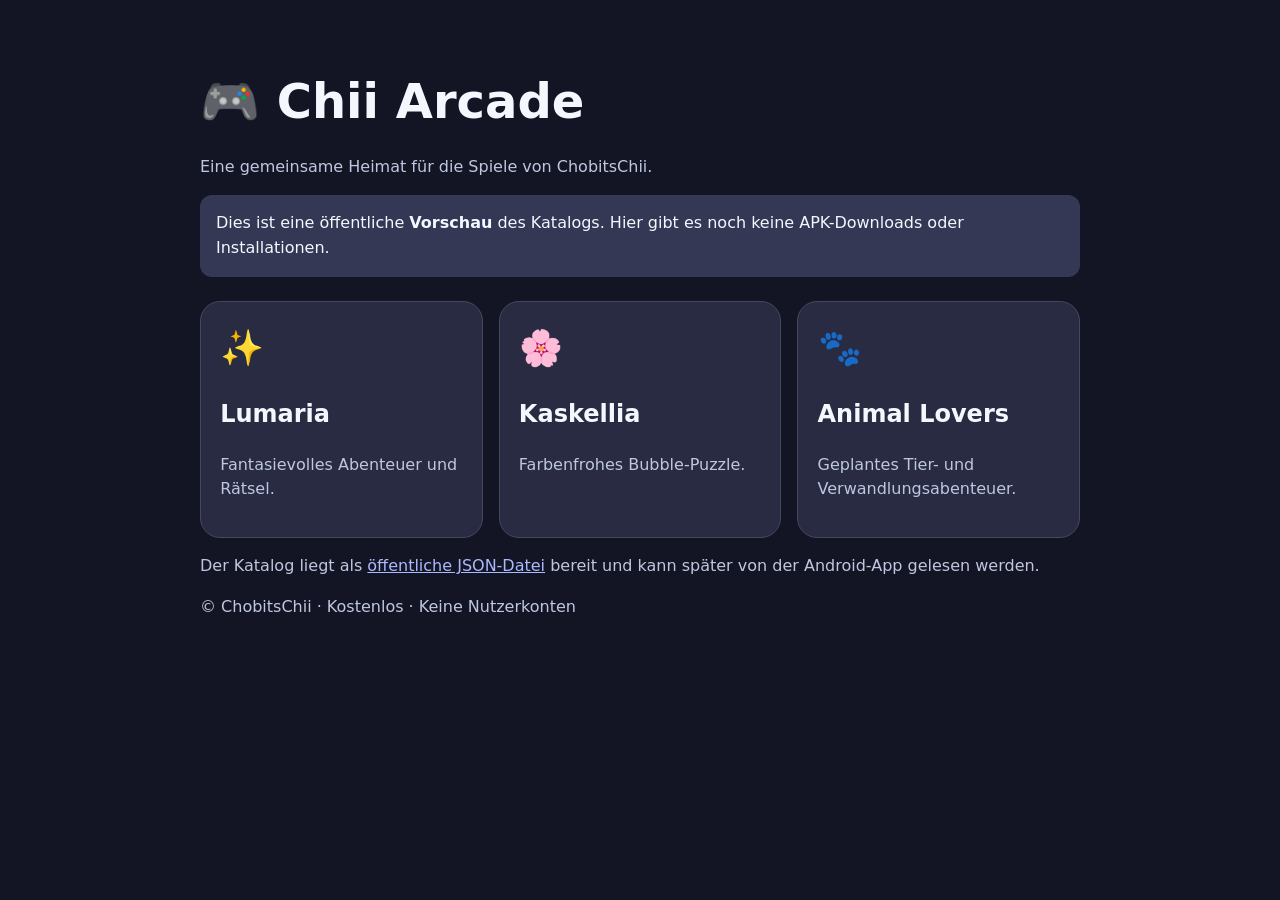
==== chii-arcade/index.html @ a4e05e21 "feat(pages): add Chii Arcade landing page" ====
<!doctype html>
<html lang="de">
<head>
  <meta charset="utf-8">
  <meta name="viewport" content="width=device-width, initial-scale=1">
  <meta name="color-scheme" content="dark light">
  <title>Chii Arcade – Katalog-Vorschau</title>
  <style>
    :root { font-family: system-ui, sans-serif; color-scheme: dark; }
    body { max-width: 880px; margin: 0 auto; padding: 2rem 1.25rem; background: #141524; color: #f5f7ff; line-height: 1.55; }
    h1 { font-size: clamp(2rem, 7vw, 3rem); margin-bottom: .25rem; }
    p { color: #bfc7e0; }
    .grid { display: grid; grid-template-columns: repeat(auto-fit,minmax(220px,1fr)); gap: 1rem; margin-top: 1.5rem; }
    .card { border-radius: 20px; background: #292b43; padding: 1.2rem; border: 1px solid #45485d; }
    .symbol { font-size: 2.2rem; }
    a { color: #aabaff; }
    .note { background: #343855; border-radius: 12px; padding: 1rem; }
  </style>
</head>
<body>
  <main>
    <h1>🎮 Chii Arcade</h1>
    <p>Eine gemeinsame Heimat für die Spiele von ChobitsChii.</p>
    <div class="note">Dies ist eine öffentliche <strong>Vorschau</strong> des Katalogs. Hier gibt es noch keine APK-Downloads oder Installationen.</div>
    <section class="grid" aria-label="Vorgestellte Projekte">
      <article class="card"><div class="symbol">✨</div><h2>Lumaria</h2><p>Fantasievolles Abenteuer und Rätsel.</p></article>
      <article class="card"><div class="symbol">🌸</div><h2>Kaskellia</h2><p>Farbenfrohes Bubble-Puzzle.</p></article>
      <article class="card"><div class="symbol">🐾</div><h2>Animal Lovers</h2><p>Geplantes Tier- und Verwandlungsabenteuer.</p></article>
    </section>
    <p>Der Katalog liegt als <a href="./catalog-v1.json">öffentliche JSON-Datei</a> bereit und kann später von der Android-App gelesen werden.</p>
    <p>© ChobitsChii · Kostenlos · Keine Nutzerkonten</p>
  </main>
</body>
</html>
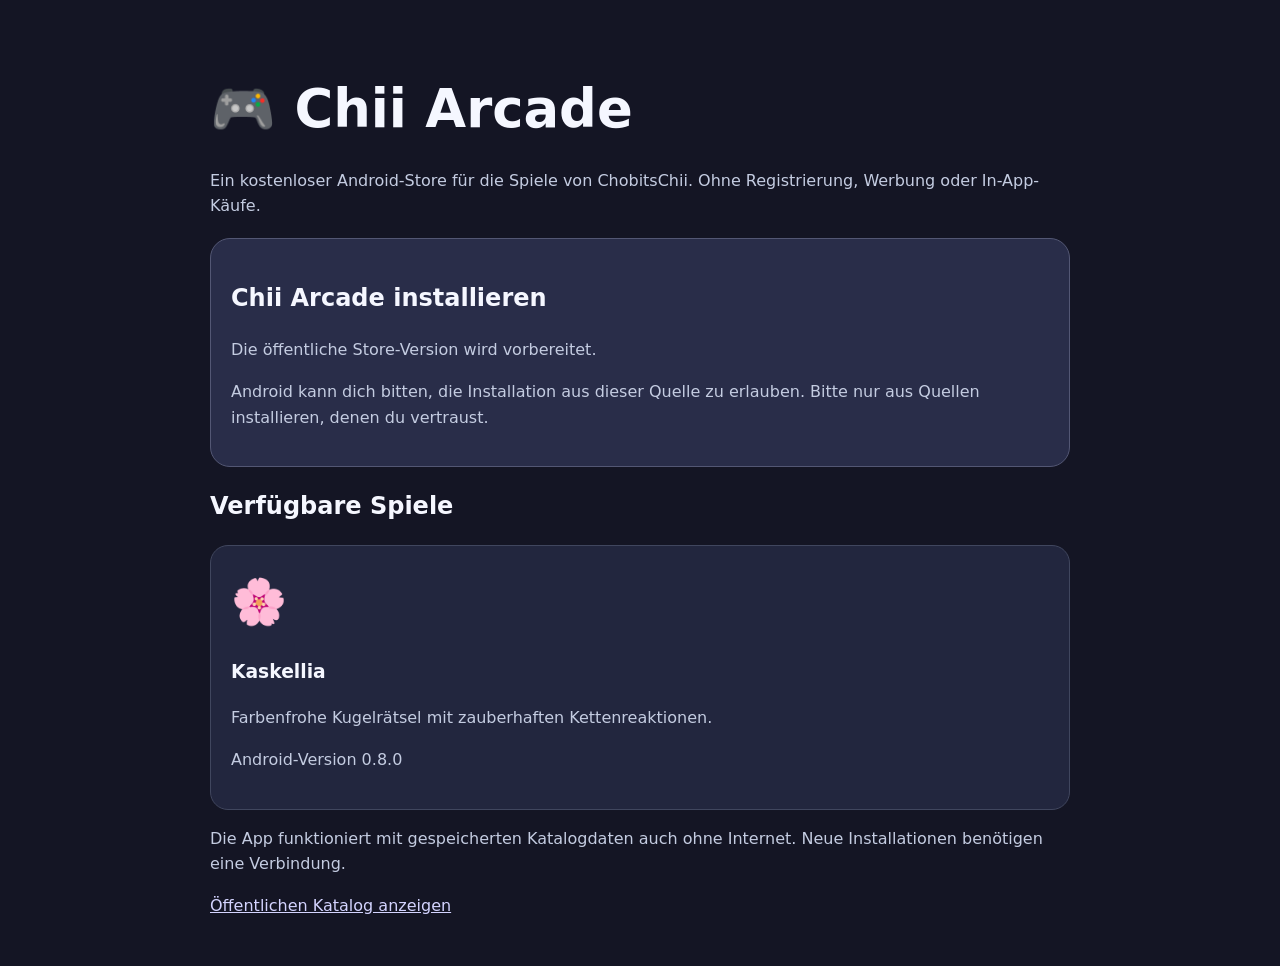
==== commit de49bbd7: "feat(site): show real games only and stable store APK download when published" ====
--- a/chii-arcade/index.html
+++ b/chii-arcade/index.html
@@ -4,31 +4,92 @@
   <meta charset="utf-8">
   <meta name="viewport" content="width=device-width, initial-scale=1">
   <meta name="color-scheme" content="dark light">
-  <title>Chii Arcade – Katalog-Vorschau</title>
+  <title>Chii Arcade – kostenlose Android-Spiele</title>
   <style>
     :root { font-family: system-ui, sans-serif; color-scheme: dark; }
-    body { max-width: 880px; margin: 0 auto; padding: 2rem 1.25rem; background: #141524; color: #f5f7ff; line-height: 1.55; }
-    h1 { font-size: clamp(2rem, 7vw, 3rem); margin-bottom: .25rem; }
-    p { color: #bfc7e0; }
-    .grid { display: grid; grid-template-columns: repeat(auto-fit,minmax(220px,1fr)); gap: 1rem; margin-top: 1.5rem; }
-    .card { border-radius: 20px; background: #292b43; padding: 1.2rem; border: 1px solid #45485d; }
-    .symbol { font-size: 2.2rem; }
-    a { color: #aabaff; }
-    .note { background: #343855; border-radius: 12px; padding: 1rem; }
+    body { max-width: 860px; margin: 0 auto; padding: 2rem 1.25rem; background: #141524; color: #f5f7ff; line-height: 1.6; }
+    h1 { font-size: clamp(2.2rem, 7vw, 3.3rem); margin-bottom: .25rem; }
+    p { color: #c4cce1; }
+    .panel { padding: 1.25rem; background: #292d49; border: 1px solid #535774; border-radius: 20px; margin: 1.2rem 0; }
+    .grid { display: grid; grid-template-columns: repeat(auto-fit,minmax(235px,1fr)); gap: 1rem; }
+    .game { background: #22263e; border-radius: 18px; padding: 1.25rem; border: 1px solid #40465e; }
+    .symbol { font-size: 2.8rem; }
+    .button { display: inline-block; border-radius: 12px; background: #abafff; color: #151638; font-weight: 700; text-decoration: none; padding: .75rem 1.2rem; }
+    a { color: #d4d4ff; }
+    .button:hover { background: #c6c9ff; }
   </style>
 </head>
 <body>
   <main>
     <h1>🎮 Chii Arcade</h1>
-    <p>Eine gemeinsame Heimat für die Spiele von ChobitsChii.</p>
-    <div class="note">Dies ist eine öffentliche <strong>Vorschau</strong> des Katalogs. Hier gibt es noch keine APK-Downloads oder Installationen.</div>
-    <section class="grid" aria-label="Vorgestellte Projekte">
-      <article class="card"><div class="symbol">✨</div><h2>Lumaria</h2><p>Fantasievolles Abenteuer und Rätsel.</p></article>
-      <article class="card"><div class="symbol">🌸</div><h2>Kaskellia</h2><p>Farbenfrohes Bubble-Puzzle.</p></article>
-      <article class="card"><div class="symbol">🐾</div><h2>Animal Lovers</h2><p>Geplantes Tier- und Verwandlungsabenteuer.</p></article>
+    <p>Ein kostenloser Android-Store für die Spiele von ChobitsChii. Ohne Registrierung, Werbung oder In-App-Käufe.</p>
+
+    <section class="panel" aria-labelledby="download-title">
+      <h2 id="download-title">Chii Arcade installieren</h2>
+      <p id="download-status" role="status">Die öffentliche Store-Version wird vorbereitet.</p>
+      <div id="download"></div>
+      <p>Android kann dich bitten, die Installation aus dieser Quelle zu erlauben. Bitte nur aus Quellen installieren, denen du vertraust.</p>
     </section>
-    <p>Der Katalog liegt als <a href="./catalog-v1.json">öffentliche JSON-Datei</a> bereit und kann später von der Android-App gelesen werden.</p>
-    <p>© ChobitsChii · Kostenlos · Keine Nutzerkonten</p>
+
+    <h2>Verfügbare Spiele</h2>
+    <section class="grid" id="games" aria-label="Installierbare Spiele">
+      <p>Spielekatalog wird geladen …</p>
+    </section>
+    <p>Die App funktioniert mit gespeicherten Katalogdaten auch ohne Internet. Neue Installationen benötigen eine Verbindung.</p>
+    <p><a href="./catalog-v1.json">Öffentlichen Katalog anzeigen</a></p>
   </main>
+  <script>
+    async function getJSON(path) {
+      const response = await fetch(path, {cache: "no-cache"});
+      if (!response.ok) throw new Error("HTTP " + response.status);
+      return response.json();
+    }
+    async function showStore() {
+      const status = document.getElementById("download-status");
+      try {
+        const metadata = await getJSON("./store-release.json");
+        const release = metadata.release;
+        const expected = /^https:\/\/github\.com\/ChobitsChii\/chii-arcade-releases\/releases\/download\/store-v[\w.-]+\/chii-arcade-v[\w.-]+\.apk$/;
+        if (release && expected.test(release.apkUrl)) {
+          const anchor = document.createElement("a");
+          anchor.className = "button";
+          anchor.href = release.apkUrl;
+          anchor.textContent = "Chii Arcade " + release.versionName + " herunterladen";
+          document.getElementById("download").appendChild(anchor);
+          status.textContent = "Aktuelle Android-Version " + release.versionName + ".";
+        }
+      } catch (_) {
+        status.textContent = "Der Store-Download ist momentan nicht verfügbar.";
+      }
+    }
+    async function showGames() {
+      const node = document.getElementById("games");
+      try {
+        const catalog = await getJSON("./catalog-v1.json");
+        const games = catalog.games.filter(g => !g.preview && g.androidRelease);
+        node.replaceChildren();
+        for (const game of games) {
+          const card = document.createElement("article");
+          card.className = "game";
+          const icon = document.createElement("div");
+          icon.className = "symbol";
+          icon.textContent = game.symbol || "🎮";
+          const title = document.createElement("h3");
+          title.textContent = game.title;
+          const desc = document.createElement("p");
+          desc.textContent = game.teaser;
+          const version = document.createElement("p");
+          version.textContent = "Android-Version " + game.androidRelease.versionName;
+          card.append(icon, title, desc, version);
+          node.appendChild(card);
+        }
+        if (!games.length) node.textContent = "Noch keine Spiele veröffentlicht.";
+      } catch (_) {
+        node.textContent = "Der Spielekatalog konnte nicht geladen werden.";
+      }
+    }
+    showStore();
+    showGames();
+  </script>
 </body>
 </html>
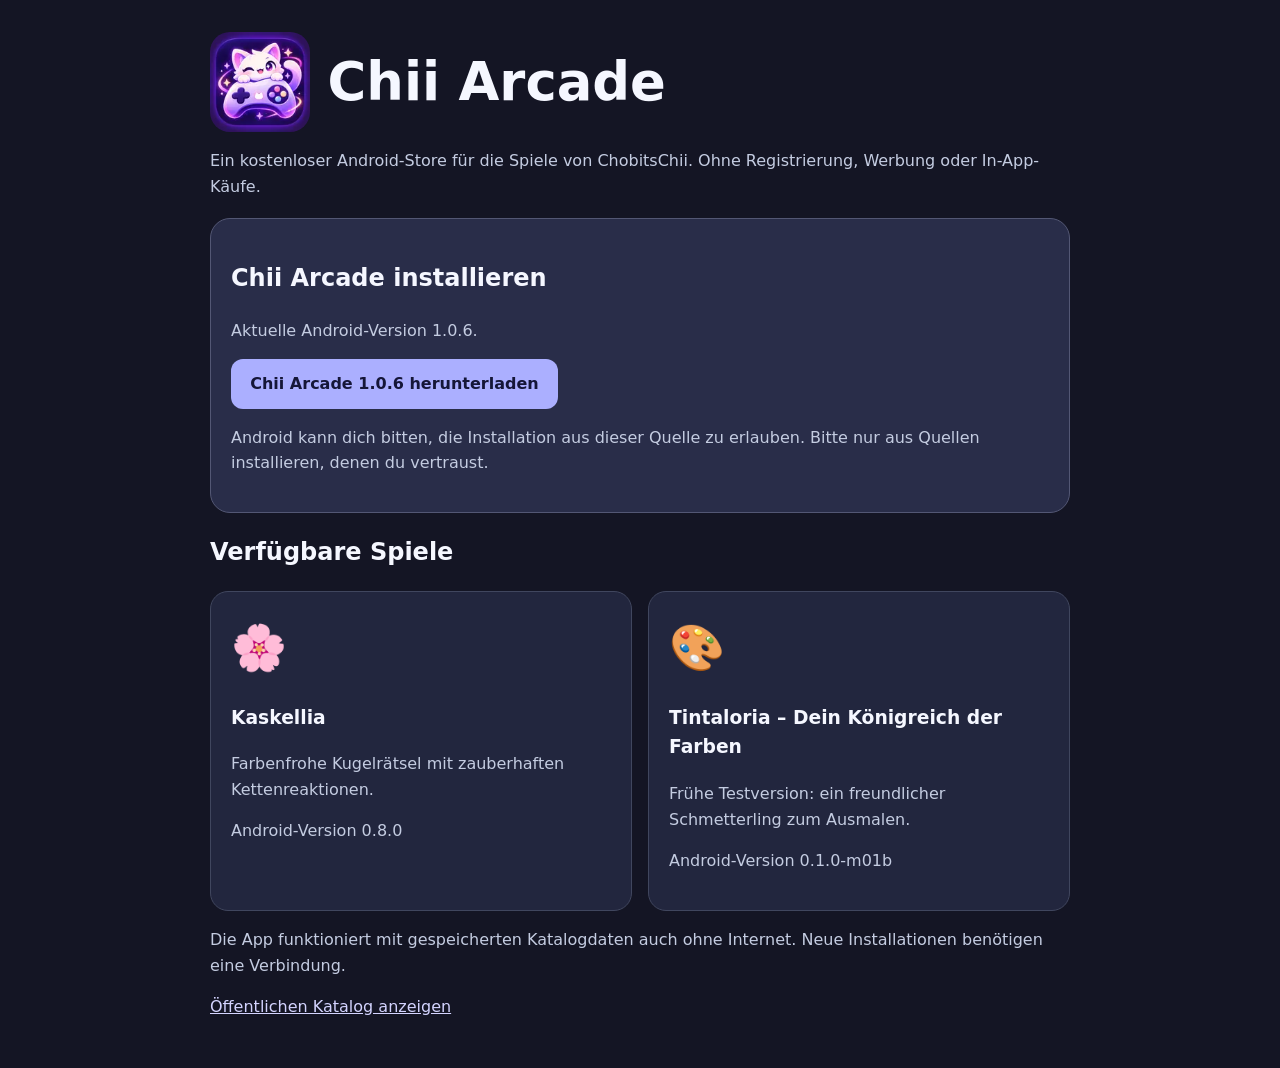
==== commit c1dbebad: "feat(site): show kitten gamepad logo in page heading and declare all favicon variants" ====
--- a/chii-arcade/index.html
+++ b/chii-arcade/index.html
@@ -5,10 +5,22 @@
   <meta name="viewport" content="width=device-width, initial-scale=1">
   <meta name="color-scheme" content="dark light">
   <title>Chii Arcade – kostenlose Android-Spiele</title>
+  <meta name="theme-color" content="#200b3f">
+  <meta name="application-name" content="Chii Arcade">
+  <meta name="apple-mobile-web-app-title" content="Chii Arcade">
+  <link rel="icon" href="./favicon.ico" sizes="any">
+  <link rel="icon" type="image/png" sizes="16x16" href="./favicon-16x16.png">
+  <link rel="icon" type="image/png" sizes="32x32" href="./favicon-32x32.png">
+  <link rel="icon" type="image/svg+xml" href="./favicon.svg">
+  <link rel="apple-touch-icon" sizes="180x180" href="./apple-touch-icon.png">
+  <link rel="manifest" href="./site.webmanifest">
   <style>
     :root { font-family: system-ui, sans-serif; color-scheme: dark; }
     body { max-width: 860px; margin: 0 auto; padding: 2rem 1.25rem; background: #141524; color: #f5f7ff; line-height: 1.6; }
-    h1 { font-size: clamp(2.2rem, 7vw, 3.3rem); margin-bottom: .25rem; }
+    h1 { font-size: clamp(2rem, 7vw, 3.3rem); margin: 0; }
+    .brand { display: flex; align-items: center; gap: clamp(.7rem, 2.5vw, 1.1rem); margin: 0 0 1rem; }
+    .brand-icon { width: clamp(64px, 14vw, 100px); height: auto; aspect-ratio: 1; object-fit: contain; flex-shrink: 0; border-radius: 20%; }
+    .brand span { line-height: 1.13; }
     p { color: #c4cce1; }
     .panel { padding: 1.25rem; background: #292d49; border: 1px solid #535774; border-radius: 20px; margin: 1.2rem 0; }
     .grid { display: grid; grid-template-columns: repeat(auto-fit,minmax(235px,1fr)); gap: 1rem; }
@@ -21,7 +33,7 @@
 </head>
 <body>
   <main>
-    <h1>🎮 Chii Arcade</h1>
+    <h1 class="brand"><img class="brand-icon" src="./assets/branding/chii-arcade-icon.webp" alt="" width="100" height="100" decoding="async"><span>Chii Arcade</span></h1>
     <p>Ein kostenloser Android-Store für die Spiele von ChobitsChii. Ohne Registrierung, Werbung oder In-App-Käufe.</p>
 
     <section class="panel" aria-labelledby="download-title">
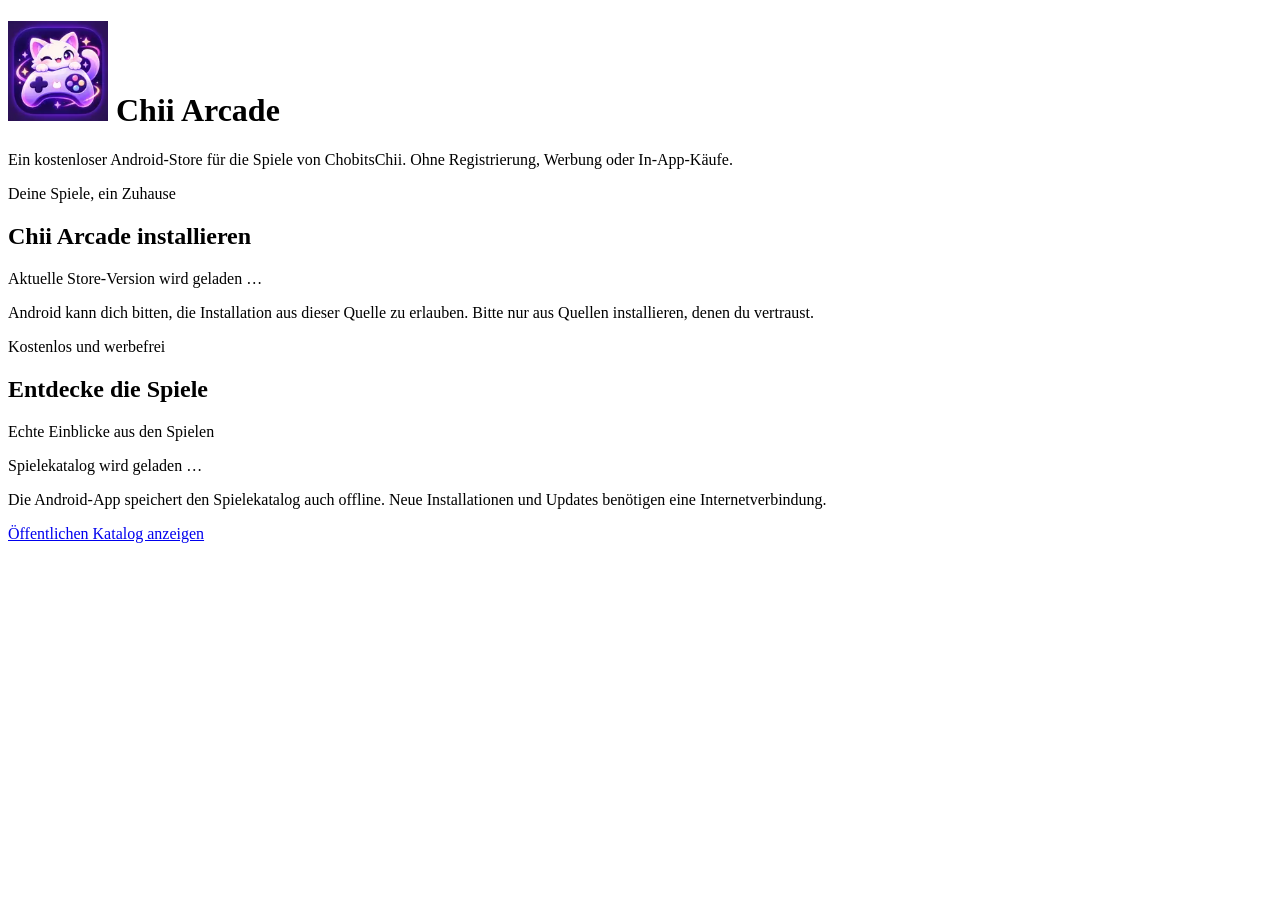
==== commit 67fe485f: "feat(site): accessible responsive game media sections and screenshot dialog" ====
--- a/chii-arcade/index.html
+++ b/chii-arcade/index.html
@@ -4,104 +4,73 @@
   <meta charset="utf-8">
   <meta name="viewport" content="width=device-width, initial-scale=1">
   <meta name="color-scheme" content="dark light">
-  <title>Chii Arcade – kostenlose Android-Spiele</title>
   <meta name="theme-color" content="#200b3f">
   <meta name="application-name" content="Chii Arcade">
   <meta name="apple-mobile-web-app-title" content="Chii Arcade">
+  <meta name="description" content="Entdecke Kaskellia, Tintaloria und weitere kostenlose Android-Spiele von ChobitsChii.">
+  <title>Chii Arcade – kostenlose Android-Spiele</title>
   <link rel="icon" href="./favicon.ico" sizes="any">
   <link rel="icon" type="image/png" sizes="16x16" href="./favicon-16x16.png">
   <link rel="icon" type="image/png" sizes="32x32" href="./favicon-32x32.png">
   <link rel="icon" type="image/svg+xml" href="./favicon.svg">
   <link rel="apple-touch-icon" sizes="180x180" href="./apple-touch-icon.png">
   <link rel="manifest" href="./site.webmanifest">
-  <style>
-    :root { font-family: system-ui, sans-serif; color-scheme: dark; }
-    body { max-width: 860px; margin: 0 auto; padding: 2rem 1.25rem; background: #141524; color: #f5f7ff; line-height: 1.6; }
-    h1 { font-size: clamp(2rem, 7vw, 3.3rem); margin: 0; }
-    .brand { display: flex; align-items: center; gap: clamp(.7rem, 2.5vw, 1.1rem); margin: 0 0 1rem; }
-    .brand-icon { width: clamp(64px, 14vw, 100px); height: auto; aspect-ratio: 1; object-fit: contain; flex-shrink: 0; border-radius: 20%; }
-    .brand span { line-height: 1.13; }
-    p { color: #c4cce1; }
-    .panel { padding: 1.25rem; background: #292d49; border: 1px solid #535774; border-radius: 20px; margin: 1.2rem 0; }
-    .grid { display: grid; grid-template-columns: repeat(auto-fit,minmax(235px,1fr)); gap: 1rem; }
-    .game { background: #22263e; border-radius: 18px; padding: 1.25rem; border: 1px solid #40465e; }
-    .symbol { font-size: 2.8rem; }
-    .button { display: inline-block; border-radius: 12px; background: #abafff; color: #151638; font-weight: 700; text-decoration: none; padding: .75rem 1.2rem; }
-    a { color: #d4d4ff; }
-    .button:hover { background: #c6c9ff; }
-  </style>
+  <link rel="stylesheet" href="./storefront.css">
+  <script defer src="./storefront.js"></script>
 </head>
 <body>
-  <main>
-    <h1 class="brand"><img class="brand-icon" src="./assets/branding/chii-arcade-icon.webp" alt="" width="100" height="100" decoding="async"><span>Chii Arcade</span></h1>
-    <p>Ein kostenloser Android-Store für die Spiele von ChobitsChii. Ohne Registrierung, Werbung oder In-App-Käufe.</p>
+  <main class="site">
+    <header class="page-header">
+      <h1 class="brand">
+        <img class="brand-icon" src="./assets/branding/chii-arcade-icon.webp" alt="" width="100" height="100" decoding="async">
+        <span>Chii Arcade</span>
+      </h1>
+      <p>Ein kostenloser Android-Store für die Spiele von ChobitsChii. Ohne Registrierung, Werbung oder In-App-Käufe.</p>
+    </header>
 
-    <section class="panel" aria-labelledby="download-title">
+    <section class="panel download-panel" aria-labelledby="download-title">
+      <div class="section-eyebrow">Deine Spiele, ein Zuhause</div>
       <h2 id="download-title">Chii Arcade installieren</h2>
-      <p id="download-status" role="status">Die öffentliche Store-Version wird vorbereitet.</p>
+      <p id="download-status" role="status">Aktuelle Store-Version wird geladen …</p>
       <div id="download"></div>
-      <p>Android kann dich bitten, die Installation aus dieser Quelle zu erlauben. Bitte nur aus Quellen installieren, denen du vertraust.</p>
+      <p class="small-note">Android kann dich bitten, die Installation aus dieser Quelle zu erlauben. Bitte nur aus Quellen installieren, denen du vertraust.</p>
     </section>
 
-    <h2>Verfügbare Spiele</h2>
-    <section class="grid" id="games" aria-label="Installierbare Spiele">
-      <p>Spielekatalog wird geladen …</p>
+    <section aria-labelledby="games-title" class="games-section">
+      <div class="section-heading">
+        <div>
+          <div class="section-eyebrow">Kostenlos und werbefrei</div>
+          <h2 id="games-title">Entdecke die Spiele</h2>
+        </div>
+        <span class="section-caption">Echte Einblicke aus den Spielen</span>
+      </div>
+      <div class="game-grid" id="games" aria-live="polite">
+        <p>Spielekatalog wird geladen …</p>
+      </div>
     </section>
-    <p>Die App funktioniert mit gespeicherten Katalogdaten auch ohne Internet. Neue Installationen benötigen eine Verbindung.</p>
-    <p><a href="./catalog-v1.json">Öffentlichen Katalog anzeigen</a></p>
+
+    <footer class="site-footer">
+      <p>Die Android-App speichert den Spielekatalog auch offline. Neue Installationen und Updates benötigen eine Internetverbindung.</p>
+      <p><a href="./catalog-v1.json">Öffentlichen Katalog anzeigen</a></p>
+    </footer>
   </main>
-  <script>
-    async function getJSON(path) {
-      const response = await fetch(path, {cache: "no-cache"});
-      if (!response.ok) throw new Error("HTTP " + response.status);
-      return response.json();
-    }
-    async function showStore() {
-      const status = document.getElementById("download-status");
-      try {
-        const metadata = await getJSON("./store-release.json");
-        const release = metadata.release;
-        const expected = /^https:\/\/github\.com\/ChobitsChii\/chii-arcade-releases\/releases\/download\/store-v[\w.-]+\/chii-arcade-v[\w.-]+\.apk$/;
-        if (release && expected.test(release.apkUrl)) {
-          const anchor = document.createElement("a");
-          anchor.className = "button";
-          anchor.href = release.apkUrl;
-          anchor.textContent = "Chii Arcade " + release.versionName + " herunterladen";
-          document.getElementById("download").appendChild(anchor);
-          status.textContent = "Aktuelle Android-Version " + release.versionName + ".";
-        }
-      } catch (_) {
-        status.textContent = "Der Store-Download ist momentan nicht verfügbar.";
-      }
-    }
-    async function showGames() {
-      const node = document.getElementById("games");
-      try {
-        const catalog = await getJSON("./catalog-v1.json");
-        const games = catalog.games.filter(g => !g.preview && g.androidRelease);
-        node.replaceChildren();
-        for (const game of games) {
-          const card = document.createElement("article");
-          card.className = "game";
-          const icon = document.createElement("div");
-          icon.className = "symbol";
-          icon.textContent = game.symbol || "🎮";
-          const title = document.createElement("h3");
-          title.textContent = game.title;
-          const desc = document.createElement("p");
-          desc.textContent = game.teaser;
-          const version = document.createElement("p");
-          version.textContent = "Android-Version " + game.androidRelease.versionName;
-          card.append(icon, title, desc, version);
-          node.appendChild(card);
-        }
-        if (!games.length) node.textContent = "Noch keine Spiele veröffentlicht.";
-      } catch (_) {
-        node.textContent = "Der Spielekatalog konnte nicht geladen werden.";
-      }
-    }
-    showStore();
-    showGames();
-  </script>
+
+  <dialog id="screenshot-dialog" class="screenshot-dialog" aria-labelledby="gallery-title" aria-describedby="gallery-help">
+    <div class="viewer">
+      <div class="viewer-top">
+        <h2 id="gallery-title">Screenshots</h2>
+        <button type="button" id="gallery-close" class="viewer-close" aria-label="Galerie schließen" title="Schließen">×</button>
+      </div>
+      <div class="viewer-stage">
+        <button type="button" id="gallery-prev" class="viewer-arrow" aria-label="Vorheriger Screenshot" title="Vorheriger Screenshot">‹</button>
+        <img id="gallery-image" alt="" draggable="false">
+        <button type="button" id="gallery-next" class="viewer-arrow" aria-label="Nächster Screenshot" title="Nächster Screenshot">›</button>
+      </div>
+      <div class="viewer-bottom">
+        <span id="gallery-counter">1 / 1</span>
+        <span id="gallery-help">Wischen oder mit den Pfeiltasten blättern · Esc schließt</span>
+      </div>
+    </div>
+  </dialog>
 </body>
 </html>
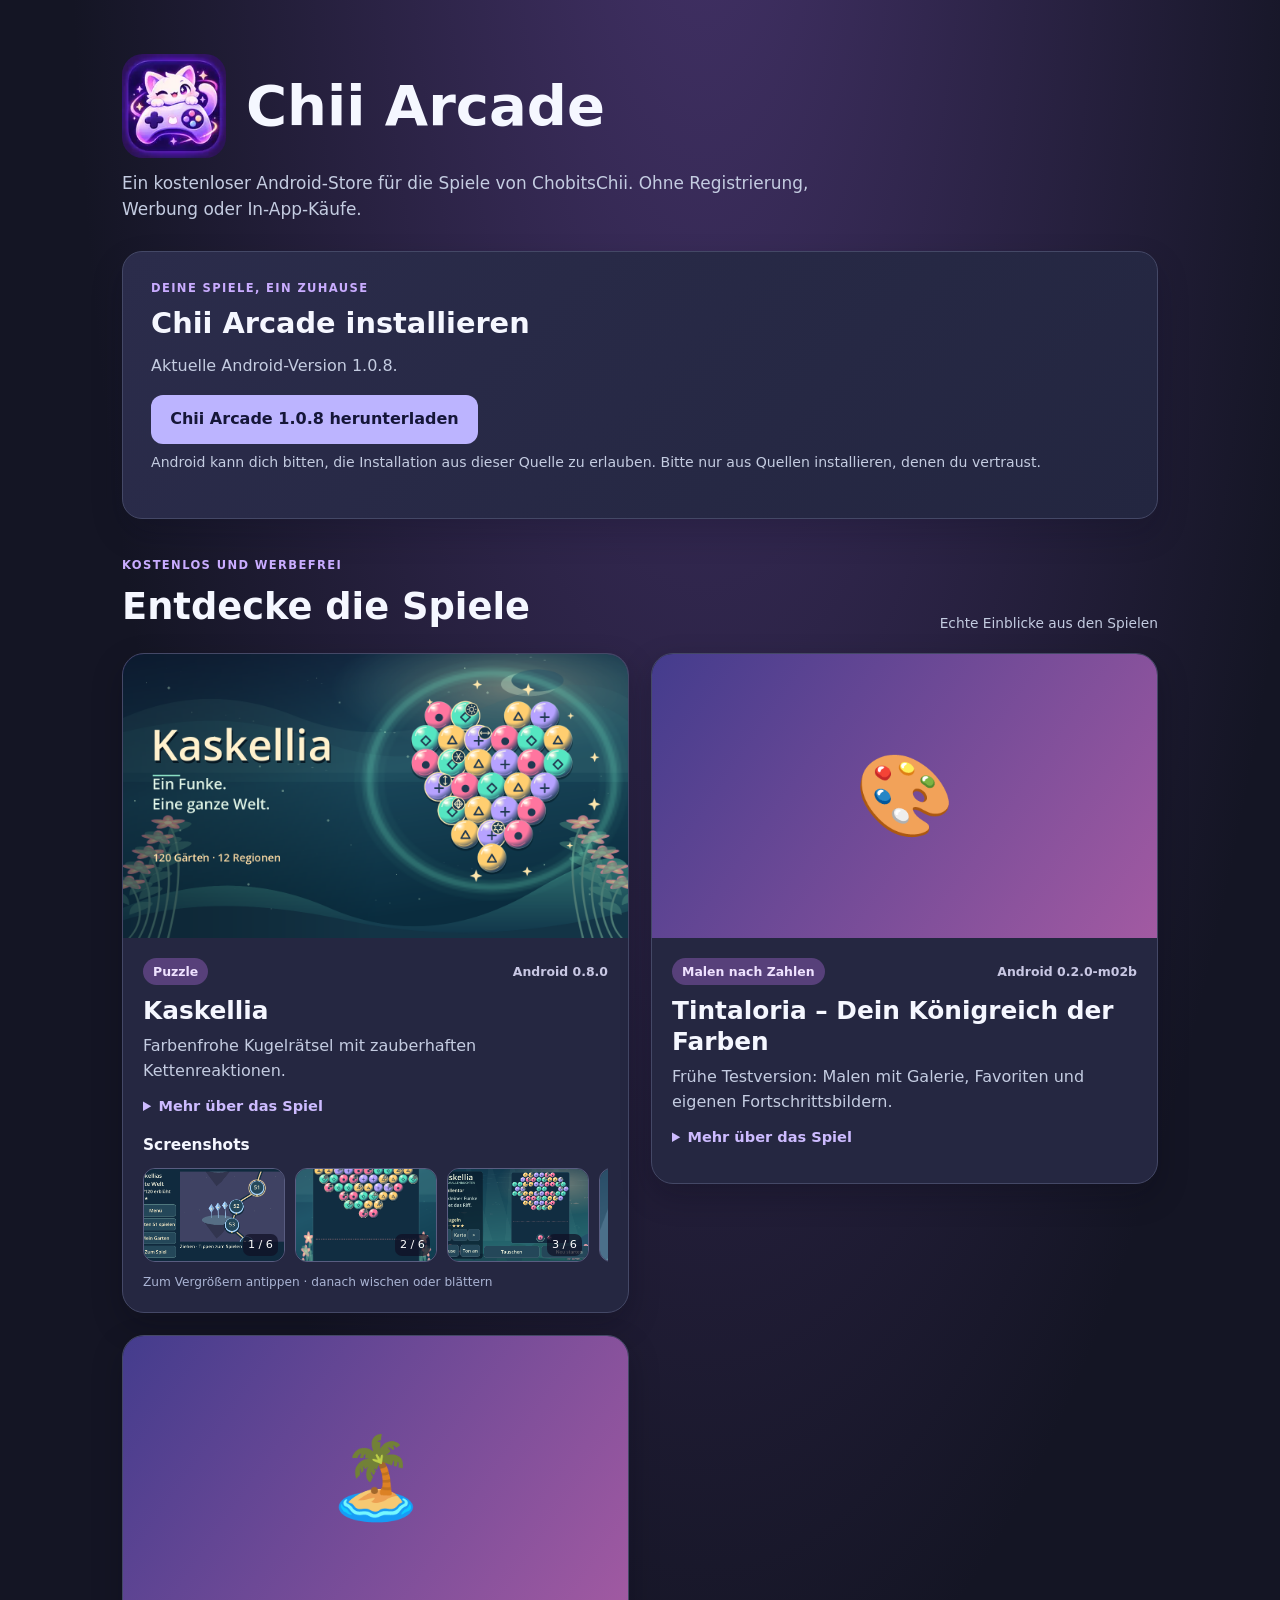
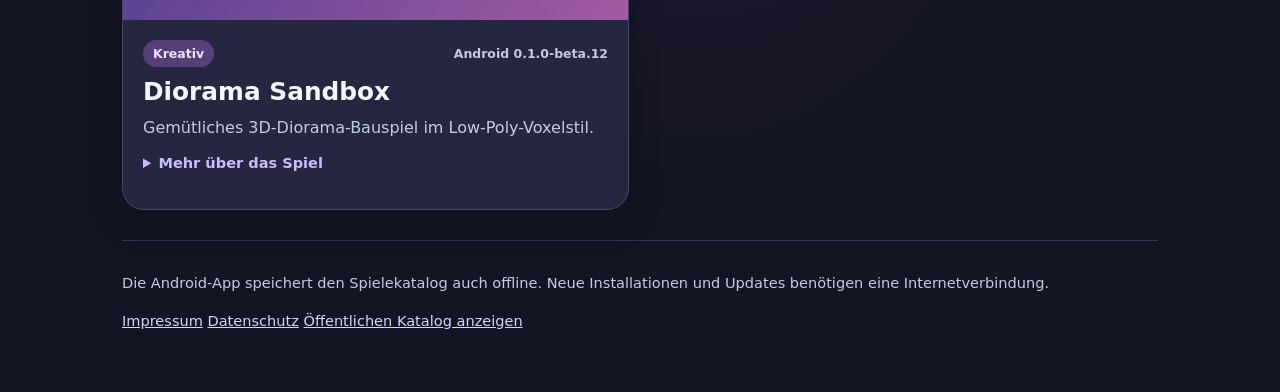
==== commit 59b66a91: "feat(site): add prominent legal footer links on Chii Arcade storefront" ====
--- a/chii-arcade/index.html
+++ b/chii-arcade/index.html
@@ -51,7 +51,11 @@
 
     <footer class="site-footer">
       <p>Die Android-App speichert den Spielekatalog auch offline. Neue Installationen und Updates benötigen eine Internetverbindung.</p>
-      <p><a href="./catalog-v1.json">Öffentlichen Katalog anzeigen</a></p>
+      <nav class="footer-nav" aria-label="Rechtliche Informationen">
+        <a href="./impressum.html">Impressum</a>
+        <a href="./datenschutz.html">Datenschutz</a>
+        <a href="./catalog-v1.json">Öffentlichen Katalog anzeigen</a>
+      </nav>
     </footer>
   </main>
 
--- a/chii-arcade/storefront.css
+++ b/chii-arcade/storefront.css
@@ -0,0 +1,68 @@
+:root{font-family:system-ui,-apple-system,BlinkMacSystemFont,"Segoe UI",sans-serif;color-scheme:dark;--bg:#141524;--panel:#252741;--panel-soft:#202239;--border:#444866;--ink:#f5f7ff;--muted:#c4cce1;--accent:#c6b7ff;--button:#bcb4ff;--radius:20px}
+*{box-sizing:border-box}
+html{scroll-behavior:smooth}
+body{margin:0;min-height:100vh;color:var(--ink);background:radial-gradient(ellipse at 55% -280px,#443269 0,transparent 64%),var(--bg);line-height:1.55}
+button,a{-webkit-tap-highlight-color:transparent}
+button{font:inherit;cursor:pointer}
+a{color:#d8d4ff}
+img[hidden]{display:none!important}
+button:focus-visible,a:focus-visible{outline:3px solid #f4d8ff;outline-offset:3px}
+.site{max-width:1100px;margin:0 auto;padding:clamp(20px,5vw,54px) clamp(16px,4vw,32px) 60px}
+.page-header{max-width:750px;margin-bottom:28px}
+.brand{display:flex;align-items:center;gap:clamp(12px,2.5vw,20px);margin:0;font-size:clamp(2rem,6.4vw,3.5rem);line-height:1.13}
+.brand-icon{width:clamp(72px,14vw,104px);height:auto;aspect-ratio:1;object-fit:contain;flex-shrink:0;border-radius:20%}
+p{color:var(--muted)}
+.page-header p{font-size:1.06rem;margin:12px 0 0}
+.panel{border:1px solid var(--border);border-radius:var(--radius);padding:clamp(18px,3vw,28px);background:linear-gradient(135deg,#2b2c4b,#232640);box-shadow:0 14px 32px #0c0c1c33}
+.download-panel{margin-bottom:38px}
+.download-panel h2{margin:.25rem 0 .4rem;font-size:clamp(1.35rem,2.5vw,1.8rem)}
+.download-panel p{margin:.5rem 0 1rem}
+.small-note{font-size:.88rem}
+.section-eyebrow{text-transform:uppercase;letter-spacing:.12em;font-size:.72rem;font-weight:800;color:#c9acff}
+.button{display:inline-block;border:0;border-radius:12px;background:var(--button);color:#151638;font-weight:750;text-decoration:none;padding:.76rem 1.2rem;transition:filter .15s,transform .15s}
+.button:hover{filter:brightness(1.09);transform:translateY(-1px)}
+.section-heading{display:flex;justify-content:space-between;gap:16px;align-items:end;margin-bottom:18px}
+.section-heading h2{font-size:clamp(1.7rem,4vw,2.3rem);margin:.2rem 0 0}
+.section-caption{color:var(--muted);font-size:.86rem;text-align:right}
+.game-grid{display:grid;grid-template-columns:repeat(auto-fit,minmax(min(100%,360px),1fr));gap:22px;align-items:start}
+.game{border-radius:22px;overflow:hidden;background:var(--panel);border:1px solid var(--border);box-shadow:0 12px 30px #09091440}
+.game-cover{display:block;width:100%;aspect-ratio:16/9;background:linear-gradient(125deg,#443c8d,#a25aa2);position:relative;overflow:hidden}
+.game-cover img{position:absolute;inset:0;width:100%;height:100%;object-fit:cover}
+.game-cover-fallback{position:absolute;inset:0;display:grid;place-items:center;font-size:clamp(3rem,8vw,5rem)}
+button.game-cover{border:0;color:inherit;text-align:inherit}
+button.game-cover:hover img{transform:scale(1.025)}
+.game-cover img{transition:transform .24s ease}
+.game-content{padding:20px}
+.game-topline{display:flex;justify-content:space-between;align-items:center;gap:8px;flex-wrap:wrap}
+.game-category,.game-version{font-size:.78rem;font-weight:650;white-space:normal}
+.game-category{color:#efe2ff;background:#57407a;padding:4px 10px;border-radius:99px}
+.game-version{color:#c8c7e3}
+.game-title{margin:.65rem 0 .45rem;font-size:1.55rem;line-height:1.25}
+.game-teaser{margin:0 0 12px}
+.game-description{margin:0 0 14px;font-size:.91rem;color:#c3cbe0}
+.game-description summary{cursor:pointer;color:#cdbbff;font-weight:650;list-style-position:inside}
+.game-description p{margin:.6rem 0 0;white-space:pre-line}
+.game-shots-title{font-size:.96rem;margin:16px 0 10px;font-weight:750}
+.screenshot-strip{display:flex;gap:10px;overflow-x:auto;padding:0 1px 11px;scroll-snap-type:x proximity;scrollbar-color:#7664af transparent}
+.screenshot-thumb{padding:0;border:1px solid #595d81;border-radius:12px;background:linear-gradient(135deg,#433969,#1c1d37);width:142px;height:94px;flex:0 0 142px;overflow:hidden;position:relative;scroll-snap-align:start;color:var(--ink)}
+.screenshot-thumb img{display:block;width:100%;height:100%;object-fit:cover;transition:transform .2s}
+.screenshot-thumb:hover img{transform:scale(1.045)}
+.screenshot-thumb span{position:absolute;bottom:5px;right:6px;border-radius:7px;background:#101025b8;color:white;font-size:.7rem;padding:2px 5px}
+.game-shots-hint{font-size:.76rem;margin:0;color:#aab4d4}
+.site-footer{font-size:.91rem;margin-top:30px;border-top:1px solid #343652;padding-top:17px}
+.screenshot-dialog{position:fixed;inset:0;margin:auto;padding:0;border:0;background:#0e0b20;color:white;width:100vw;max-width:none;height:100dvh;max-height:none;overflow:hidden}
+.screenshot-dialog::backdrop{background:#060612ed}
+.viewer{display:flex;flex-direction:column;height:100%;padding:calc(env(safe-area-inset-top,0px) + 8px) max(12px,env(safe-area-inset-right,0px)) calc(env(safe-area-inset-bottom,0px) + 8px) max(12px,env(safe-area-inset-left,0px))}
+.viewer-top{display:flex;justify-content:space-between;align-items:center;gap:12px;flex-shrink:0}
+.viewer-top h2{font-size:clamp(1rem,3vw,1.4rem);margin:0;overflow:hidden;text-overflow:ellipsis;white-space:nowrap}
+.viewer-close,.viewer-arrow{border:1px solid #ffffff40;color:white;background:#20203ac9;border-radius:50%;display:grid;place-items:center;flex-shrink:0}
+.viewer-close{width:42px;height:42px;font-size:30px;line-height:1;position:fixed;right:max(16px,env(safe-area-inset-right,0px));top:calc(env(safe-area-inset-top,0px) + 12px);z-index:5;backdrop-filter:blur(8px)}
+.viewer-arrow{width:44px;height:48px;font-size:36px;line-height:1;z-index:1}
+.viewer-arrow:disabled{opacity:.22;cursor:default}
+.viewer-stage{flex:1;min-height:0;display:flex;align-items:center;justify-content:center;gap:8px;touch-action:pan-y}
+.viewer-stage img{min-width:0;min-height:0;width:calc(100% - 108px);height:100%;object-fit:contain;user-select:none;-webkit-user-drag:none}
+.viewer-bottom{display:flex;flex-wrap:wrap;justify-content:space-between;gap:8px;padding:8px 5px;color:#e5deff;font-size:.85rem}
+#gallery-counter{font-variant-numeric:tabular-nums;font-weight:750}
+body.gallery-open{overflow:hidden}
+@media(max-width:560px){.section-heading{display:block}.section-caption{display:block;text-align:left;margin-top:4px}.viewer-stage{position:relative}.viewer-arrow{position:absolute;bottom:12px;background:#13132fe8}.viewer-arrow:first-child{left:4px}.viewer-arrow:last-child{right:4px}.viewer-stage img{width:100%}.viewer-bottom{justify-content:center;text-align:center}.game-content{padding:16px}}
+@media(prefers-reduced-motion:reduce){html{scroll-behavior:auto}*,*:before,*:after{transition:none!important;animation:none!important}}
